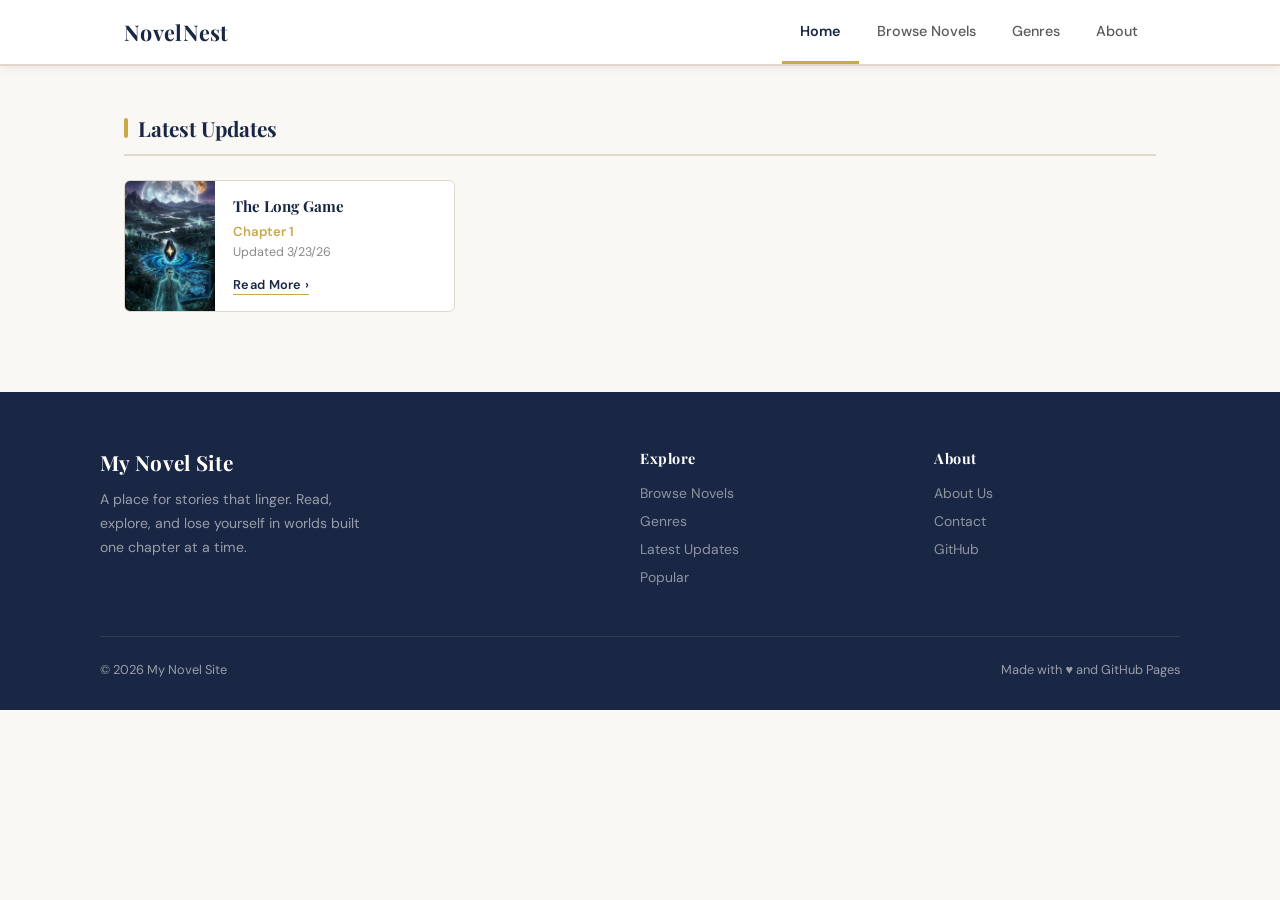
==== index.html @ 5b933053 "Update index.html" ====
<!DOCTYPE html>
<html lang="en">
<head>
    <meta charset="UTF-8">
    <meta name="viewport" content="width=device-width, initial-scale=1.0">
    <title>NovelNest</title>
    <link rel="stylesheet" href="style.css">
</head>
<body>

    <nav class="navbar">
        <div class="nav-container">
            <a href="index.html" class="logo">NovelNest</a>
            <ul class="nav-links">
                <li><a href="index.html" class="active">Home</a></li>
                <li><a href="#">Browse Novels</a></li>
                <li><a href="#">Genres</a></li>
                <li><a href="#">About</a></li>
            </ul>
        </div>
    </nav>

    <main class="content-wrapper">

        <!-- <div class="search-section">
            <div class="search-container">
                <input type="text" placeholder="Search novels, genres, authors…">
                <span class="search-icon">🔍</span>
            </div>
        </div> -->

        <section class="section">
            <h2 class="section-title">Latest Updates</h2>
            <div class="updates-grid">

                <div class="novel-card">
                    <img src="novel-1/cover.jpg" alt="Novel Title 1 cover" class="cover-img"
                         onerror="this.style.display='none';this.nextElementSibling.style.display='flex';">
                    <div class="cover-placeholder" style="display:none;">Cover</div>
                    <div class="card-info">
                        <h3>The Long Game</h3>
                        <p class="chapter">Chapter 1</p>
                        <p class="time">Updated 3/23/26</p>
                        <a href="novel-1/index.html" class="read-more">Read More ›</a>
                    </div>
                </div>

                <!-- <div class="novel-card">
                    <div class="cover-placeholder">Cover</div>
                    <div class="card-info">
                        <h3>Novel Title 2</h3>
                        <p class="chapter">Chapter 8</p>
                        <p class="time">Updated 5 hours ago</p>
                        <a href="#" class="read-more">Read More ›</a>
                    </div>
                </div>

                <div class="novel-card">
                    <div class="cover-placeholder">Cover</div>
                    <div class="card-info">
                        <h3>Novel Title 3</h3>
                        <p class="chapter">Chapter 22</p>
                        <p class="time">Updated 1 day ago</p>
                        <a href="#" class="read-more">Read More ›</a>
                    </div>
                </div> -->

            </div>
        </section>

    </main>

    <footer class="site-footer">
        <div class="footer-grid">
            <div class="footer-brand">
                <div class="logo">My Novel Site</div>
                <p>A place for stories that linger. Read, explore, and lose yourself in worlds built one chapter at a time.</p>
            </div>
            <div class="footer-col">
                <h4>Explore</h4>
                <a href="#">Browse Novels</a>
                <a href="#">Genres</a>
                <a href="#">Latest Updates</a>
                <a href="#">Popular</a>
            </div>
            <div class="footer-col">
                <h4>About</h4>
                <a href="#">About Us</a>
                <a href="#">Contact</a>
                <a href="#">GitHub</a>
            </div>
        </div>
        <div class="footer-bottom">
            <span>© 2026 My Novel Site</span>
            <span>Made with ♥ and GitHub Pages</span>
        </div>
    </footer>

</body>
</html>
---- style.css ----
/* ===================================
   NOVEL SITE — SHARED STYLESHEET
   =================================== */

@import url('https://fonts.googleapis.com/css2?family=Playfair+Display:ital,wght@0,400;0,700;0,900;1,400&family=Crimson+Pro:ital,wght@0,400;0,600;1,400&family=DM+Sans:wght@400;500;600&display=swap');

:root {
    --navy:        #1a2744;
    --navy-light:  #243356;
    --gold:        #c9a84c;
    --gold-light:  #e8c96a;
    --cream:       #faf8f4;
    --cream-dark:  #f0ece4;
    --text-dark:   #2c2c2c;
    --text-mid:    #5a5a5a;
    --text-light:  #8a8a8a;
    --border:      #e0d8cc;
    --white:       #ffffff;
    --shadow-sm:   0 2px 8px rgba(26,39,68,.08);
    --shadow-md:   0 6px 24px rgba(26,39,68,.12);
    --shadow-lg:   0 16px 48px rgba(26,39,68,.16);
    --radius:      6px;
    --transition:  0.22s ease;
}

*, *::before, *::after { box-sizing: border-box; margin: 0; padding: 0; }

html { scroll-behavior: smooth; }

body {
    font-family: 'DM Sans', sans-serif;
    background-color: var(--cream);
    color: var(--text-dark);
    min-height: 100vh;
}

/* ===========================
   NAVBAR
   =========================== */
.navbar {
    background: var(--white);
    padding: 0;
    border-bottom: 2px solid var(--border);
    position: sticky;
    top: 0;
    z-index: 100;
    box-shadow: var(--shadow-sm);
}

.nav-container {
    max-width: 1080px;
    margin: 0 auto;
    display: flex;
    align-items: stretch;
    justify-content: space-between;
    padding: 0 24px;
    height: 64px;
}

.logo {
    font-family: 'Playfair Display', serif;
    font-size: 1.35rem;
    font-weight: 700;
    color: var(--navy);
    display: flex;
    align-items: center;
    text-decoration: none;
    letter-spacing: .3px;
}

.nav-links {
    list-style: none;
    display: flex;
    align-items: stretch;
    gap: 0;
}

.nav-links li { display: flex; }

.nav-links a {
    text-decoration: none;
    color: var(--text-mid);
    font-weight: 500;
    font-size: .9rem;
    display: flex;
    align-items: center;
    padding: 0 18px;
    border-bottom: 3px solid transparent;
    transition: color var(--transition), border-color var(--transition);
}

.nav-links a:hover { color: var(--navy); }

.nav-links a.active {
    color: var(--navy);
    border-bottom-color: var(--gold);
    font-weight: 600;
}

/* Back link (reader pages) */
.back-link {
    text-decoration: none;
    color: var(--text-mid);
    font-size: .875rem;
    font-weight: 500;
    display: flex;
    align-items: center;
    gap: 6px;
    transition: color var(--transition);
}
.back-link:hover { color: var(--navy); }

.reader-logo {
    font-family: 'Playfair Display', serif;
    font-size: 1.1rem;
    font-weight: 700;
    color: var(--navy);
    display: flex;
    align-items: center;
}

/* ===========================
   LAYOUT
   =========================== */
.content-wrapper {
    max-width: 1080px;
    margin: 48px auto;
    padding: 0 24px;
}

/* ===========================
   SEARCH
   =========================== */
.search-section { margin-bottom: 52px; }

.search-container {
    position: relative;
    max-width: 560px;
    margin: 0 auto;
}

.search-container input {
    width: 100%;
    padding: 13px 48px 13px 20px;
    border: 1.5px solid var(--border);
    border-radius: 40px;
    font-family: 'DM Sans', sans-serif;
    font-size: .95rem;
    background: var(--white);
    color: var(--text-dark);
    transition: border-color var(--transition), box-shadow var(--transition);
    outline: none;
}

.search-container input::placeholder { color: var(--text-light); }

.search-container input:focus {
    border-color: var(--navy);
    box-shadow: 0 0 0 3px rgba(26,39,68,.08);
}

.search-icon {
    position: absolute;
    right: 18px;
    top: 50%;
    transform: translateY(-50%);
    color: var(--text-light);
    pointer-events: none;
    font-size: 1rem;
}

/* ===========================
   SECTION TITLES
   =========================== */
.section { margin-bottom: 64px; }

.section-title {
    font-family: 'Playfair Display', serif;
    font-size: 1.3rem;
    font-weight: 700;
    color: var(--navy);
    margin-bottom: 24px;
    padding-bottom: 12px;
    border-bottom: 2px solid var(--border);
    display: flex;
    align-items: center;
    gap: 10px;
}

.section-title::before {
    content: '';
    display: inline-block;
    width: 4px;
    height: 1.3rem;
    background: var(--gold);
    border-radius: 2px;
}

/* ===========================
   NOVEL CARDS (home grid)
   =========================== */
.updates-grid {
    display: grid;
    grid-template-columns: repeat(auto-fill, minmax(300px, 1fr));
    gap: 20px;
}

.novel-card {
    background: var(--white);
    border: 1.5px solid var(--border);
    display: flex;
    gap: 0;
    border-radius: var(--radius);
    overflow: hidden;
    transition: transform var(--transition), box-shadow var(--transition), border-color var(--transition);
    text-decoration: none;
    color: inherit;
}

.novel-card:hover {
    transform: translateY(-3px);
    box-shadow: var(--shadow-md);
    border-color: var(--navy);
}

/* Cover area */
.cover-placeholder,
.cover-img {
    width: 90px;
    min-width: 90px;
    height: 130px;
    background: var(--navy);
    display: flex;
    align-items: center;
    justify-content: center;
    text-align: center;
    font-size: .75rem;
    color: rgba(255,255,255,.6);
    object-fit: cover;
    flex-shrink: 0;
}

.card-info {
    padding: 16px 18px;
    display: flex;
    flex-direction: column;
}

.card-info h3 {
    font-family: 'Playfair Display', serif;
    font-size: .95rem;
    font-weight: 700;
    color: var(--navy);
    margin-bottom: 6px;
    line-height: 1.3;
}

.chapter {
    font-size: .82rem;
    font-weight: 600;
    color: var(--gold);
    margin-bottom: 4px;
}

.time {
    font-size: .78rem;
    color: var(--text-light);
    margin-bottom: 12px;
    flex-grow: 1;
}

.read-more {
    font-size: .8rem;
    font-weight: 600;
    text-decoration: none;
    color: var(--navy);
    letter-spacing: .3px;
    transition: color var(--transition);
    align-self: flex-start;
    border-bottom: 1.5px solid var(--gold);
    padding-bottom: 1px;
}

.read-more:hover { color: var(--gold); }

/* ===========================
   NOVEL PAGE (novel-1/index)
   =========================== */
.novel-header {
    display: flex;
    gap: 36px;
    margin-bottom: 48px;
    align-items: flex-start;
}

.novel-cover {
    width: 200px;
    min-width: 200px;
    height: 300px;
    object-fit: cover;
    border-radius: var(--radius);
    box-shadow: var(--shadow-md);
    background: var(--navy);
}

.novel-meta h1 {
    font-family: 'Playfair Display', serif;
    font-size: 2rem;
    font-weight: 900;
    color: var(--navy);
    margin-bottom: 12px;
    line-height: 1.2;
}

.novel-meta .status-badge {
    display: inline-block;
    background: var(--gold);
    color: var(--navy);
    font-size: .72rem;
    font-weight: 700;
    text-transform: uppercase;
    letter-spacing: 1px;
    padding: 3px 10px;
    border-radius: 20px;
    margin-bottom: 16px;
}

.novel-meta .synopsis {
    font-family: 'Crimson Pro', serif;
    font-size: 1.1rem;
    line-height: 1.7;
    color: var(--text-mid);
    max-width: 520px;
}

/* Chapter list */
.novel-list {
    list-style: none;
    padding: 0;
}

.novel-list li {
    border-bottom: 1px solid var(--border);
    transition: background var(--transition);
    border-radius: 4px;
}

.novel-list li:hover { background: var(--cream-dark); }

.novel-list a {
    display: flex;
    align-items: center;
    justify-content: space-between;
    padding: 14px 10px;
    text-decoration: none;
    color: var(--navy);
    font-weight: 600;
    font-size: .92rem;
    transition: color var(--transition);
}

.novel-list a::after {
    content: '›';
    color: var(--gold);
    font-size: 1.2rem;
    line-height: 1;
}

.novel-list a:hover { color: var(--gold); }

/* ===========================
   CHAPTER READER
   =========================== */
.reader-body { background: #fdfaf5; }

.reader-nav {
    background: var(--white);
    border-bottom: 1.5px solid var(--border);
    position: sticky;
    top: 0;
    z-index: 100;
    box-shadow: var(--shadow-sm);
}

.reader-nav .nav-container { height: 58px; }

.reading-container {
    max-width: 680px;
    margin: 0 auto;
    padding: 60px 24px 120px;
}

.chapter-header {
    text-align: center;
    margin-bottom: 56px;
}

.novel-subtitle {
    font-family: 'DM Sans', sans-serif;
    color: var(--gold);
    text-transform: uppercase;
    letter-spacing: 2px;
    font-size: .72rem;
    font-weight: 600;
    margin-bottom: 14px;
}

.chapter-header h1 {
    font-family: 'Playfair Display', serif;
    font-size: 2.1rem;
    font-weight: 900;
    color: var(--navy);
    line-height: 1.25;
    margin-bottom: 14px;
}

.chapter-meta {
    font-size: .82rem;
    color: var(--text-light);
}

/* Reading typography */
.chapter-text {
    font-family: 'Crimson Pro', serif;
    font-size: 1.2rem;
    line-height: 1.85;
    color: #2c2a25;
}

.chapter-text p { margin-bottom: 1.6rem; }

.scene-divider {
    text-align: center;
    font-size: 1.3rem;
    margin: 44px 0 !important;
    color: var(--gold);
    letter-spacing: 8px;
}

/* Chapter nav buttons */
.chapter-footer-nav {
    display: flex;
    justify-content: center;
    gap: 16px;
    margin-top: 72px;
    padding-top: 40px;
    border-top: 1.5px solid var(--border);
}

.nav-btn {
    display: inline-flex;
    align-items: center;
    gap: 6px;
    padding: 11px 24px;
    border-radius: var(--radius);
    font-family: 'DM Sans', sans-serif;
    font-size: .88rem;
    font-weight: 600;
    text-decoration: none;
    border: 1.5px solid var(--border);
    color: var(--navy);
    background: var(--white);
    transition: all var(--transition);
    letter-spacing: .2px;
}

.nav-btn:hover {
    background: var(--cream-dark);
    border-color: var(--navy);
}

.next-btn {
    background: var(--navy);
    color: var(--white) !important;
    border-color: var(--navy);
}

.next-btn:hover {
    background: var(--navy-light);
    border-color: var(--navy-light);
    transform: translateX(3px);
}

/* ===========================
   FOOTER
   =========================== */
.site-footer {
    background: var(--navy);
    color: rgba(255,255,255,.55);
    padding: 56px 24px 32px;
    margin-top: 80px;
}

.footer-grid {
    max-width: 1080px;
    margin: 0 auto;
    display: grid;
    grid-template-columns: 2fr 1fr 1fr;
    gap: 48px;
    padding-bottom: 40px;
    border-bottom: 1px solid rgba(255,255,255,.1);
}

.footer-brand .logo {
    color: var(--white);
    font-size: 1.3rem;
    margin-bottom: 12px;
}

.footer-brand p {
    font-size: .88rem;
    line-height: 1.7;
    max-width: 280px;
}

.footer-col h4 {
    font-family: 'Playfair Display', serif;
    font-size: .9rem;
    color: var(--white);
    margin-bottom: 16px;
    letter-spacing: .5px;
}

.footer-col a {
    display: block;
    text-decoration: none;
    color: rgba(255,255,255,.5);
    margin-bottom: 10px;
    font-size: .87rem;
    transition: color var(--transition);
}

.footer-col a:hover { color: var(--gold); }

.footer-bottom {
    max-width: 1080px;
    margin: 0 auto;
    padding-top: 24px;
    font-size: .8rem;
    display: flex;
    justify-content: space-between;
    align-items: center;
}

/* ===========================
   RESPONSIVE
   =========================== */
@media (max-width: 768px) {
    .nav-links { display: none; }

    .novel-header {
        flex-direction: column;
        align-items: center;
        text-align: center;
    }
    .novel-meta .synopsis { max-width: 100%; }

    .footer-grid { grid-template-columns: 1fr; gap: 32px; }
    .footer-bottom { flex-direction: column; gap: 8px; }

    .chapter-header h1 { font-size: 1.6rem; }
    .reading-container { padding: 40px 20px 80px; }
}

@media (max-width: 480px) {
    .updates-grid { grid-template-columns: 1fr; }
    .chapter-footer-nav { flex-direction: column; align-items: stretch; }
    .nav-btn { justify-content: center; }
}

.chapter-img-right1 {
    float: right;
    width: 220px;
    margin: 0 0 20px 28px;   /* top right bottom left */
    border-radius: 6px;
    box-shadow: 0 4px 16px rgba(0,0,0,0.15);
}
.chapter-img-right2 {
    float: left;
    width: 220px;
    margin: 0 28px 20px 0;
    border-radius: 6px;
    box-shadow: 0 4px 16px rgba(0,0,0,0.15);
}
.chapter-img-right3 {
    float: right;
    width: 250px;
    margin: 0 0 20px 28px;   /* top right bottom left */
    border-radius: 6px;
    box-shadow: 0 4px 16px rgba(0,0,0,0.15);
}
.chapter-img-right4 {
    float: right;
    width: 250px;
    margin: 0 0 20px 28px;   /* top right bottom left */
    border-radius: 6px;
    box-shadow: 0 4px 16px rgba(0,0,0,0.15);
}
.chapter-img-right5 {
    float: right;
    width: 250px;
    margin: 0 0 20px 28px;   /* top right bottom left */
    border-radius: 6px;
    box-shadow: 0 4px 16px rgba(0,0,0,0.15);
}
.chapter-img-right6 {
    float: right;
    width: 260px;
    margin: 0 0 20px 28px;   /* top right bottom left */
    border-radius: 6px;
    box-shadow: 0 4px 16px rgba(0,0,0,0.15);
}
.chapter-img-right7 {
    float: right;
    width: 250px;
    margin: 0 0 20px 28px;   /* top right bottom left */
    border-radius: 6px;
    box-shadow: 0 4px 16px rgba(0,0,0,0.15);
}
.chapter-img-right8 {
    float: right;
    width: 250px;
    margin: 0 0 20px 28px;   /* top right bottom left */
    border-radius: 6px;
    box-shadow: 0 4px 16px rgba(0,0,0,0.15);
}
.chapter-img-right9 {
    float: right;
    width: 250px;
    margin: 0 0 20px 28px;   /* top right bottom left */
    border-radius: 6px;
    box-shadow: 0 4px 16px rgba(0,0,0,0.15);
}
.chapter-img-right10 {
    float: right;
    width: 250px;
    margin: 0 0 20px 28px;   /* top right bottom left */
    border-radius: 6px;
    box-shadow: 0 4px 16px rgba(0,0,0,0.15);
}
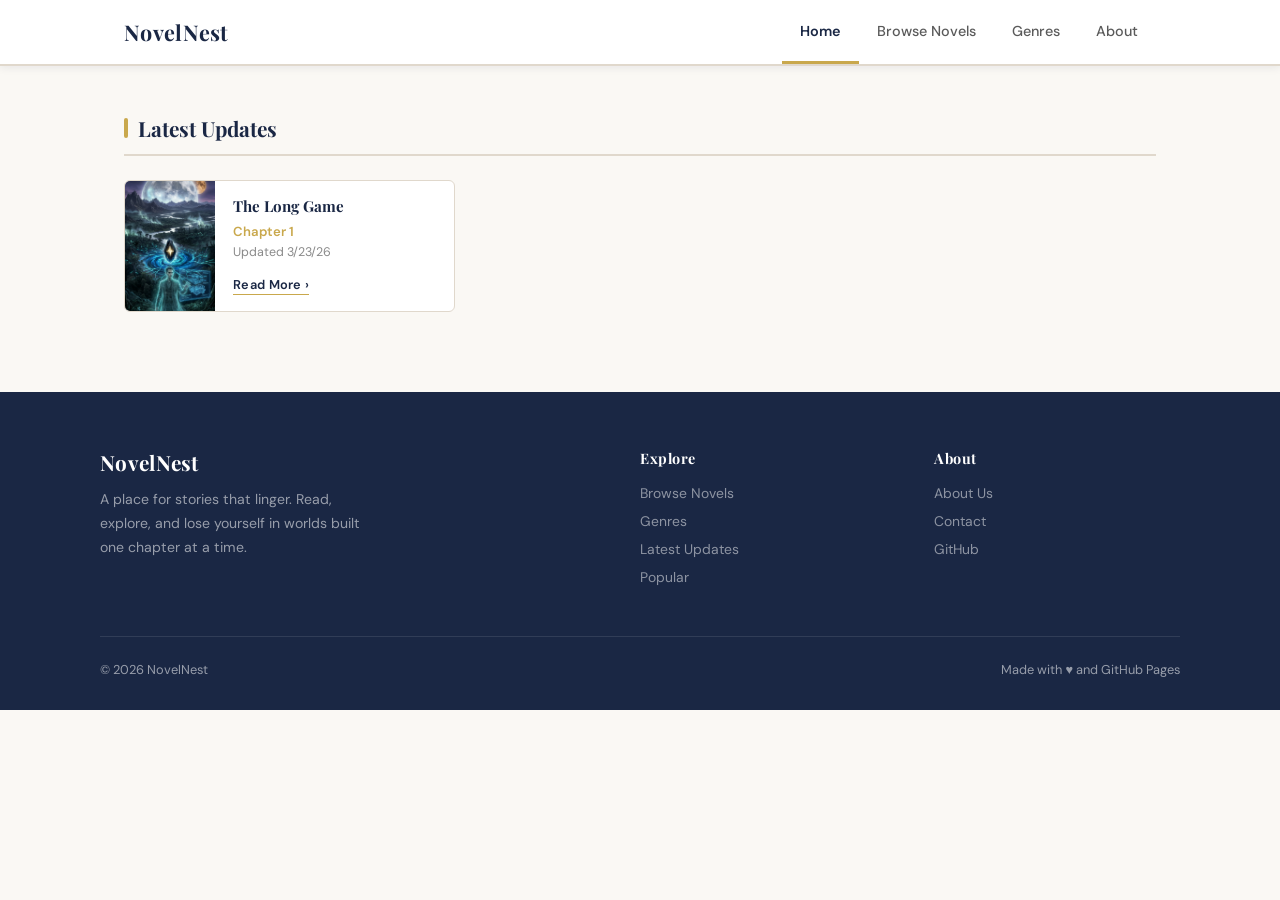
==== commit e07d7797: "Update index.html" ====
--- a/index.html
+++ b/index.html
@@ -73,7 +73,7 @@
     <footer class="site-footer">
         <div class="footer-grid">
             <div class="footer-brand">
-                <div class="logo">My Novel Site</div>
+                <div class="logo">NovelNest</div>
                 <p>A place for stories that linger. Read, explore, and lose yourself in worlds built one chapter at a time.</p>
             </div>
             <div class="footer-col">
@@ -91,7 +91,7 @@
             </div>
         </div>
         <div class="footer-bottom">
-            <span>© 2026 My Novel Site</span>
+            <span>© 2026 NovelNest</span>
             <span>Made with ♥ and GitHub Pages</span>
         </div>
     </footer>
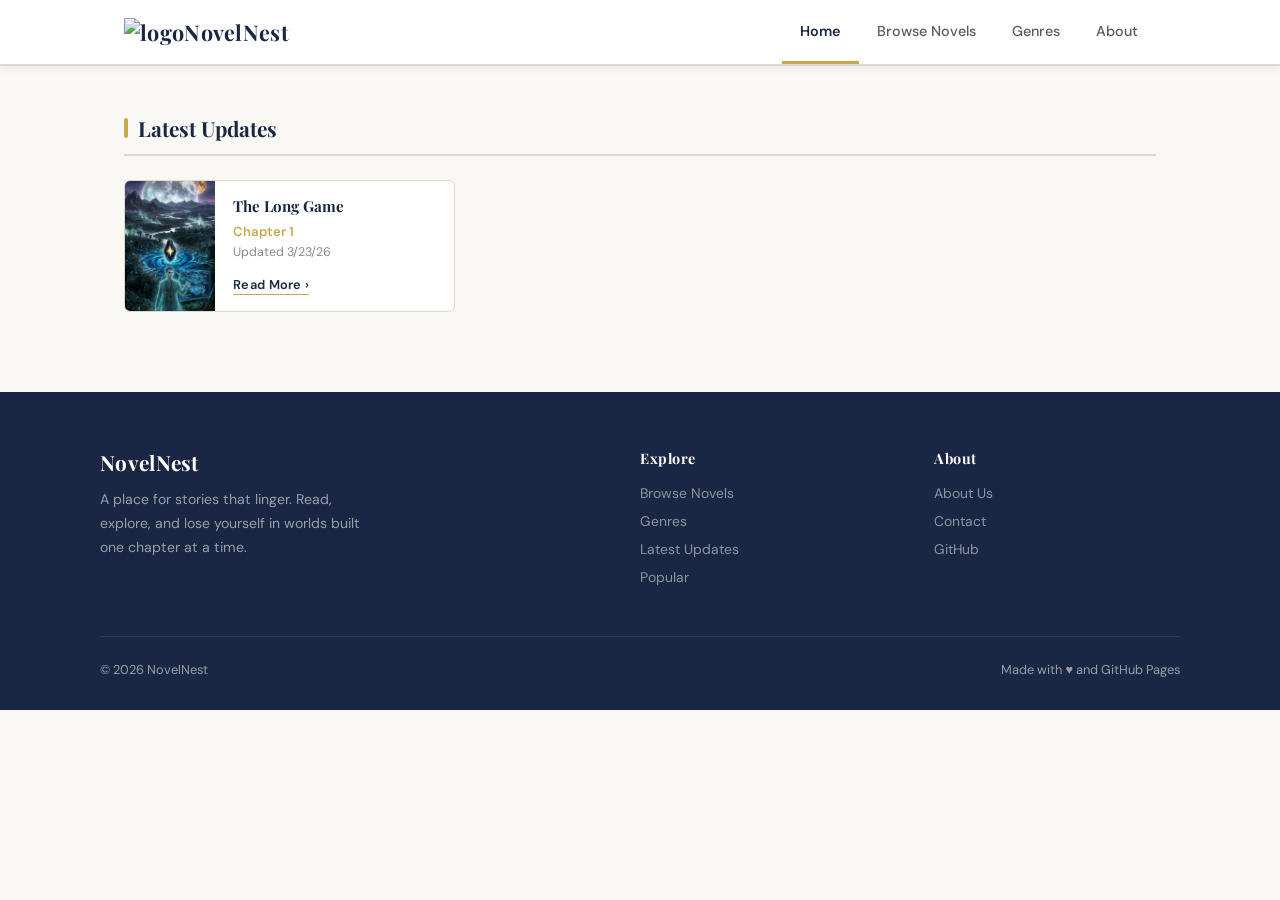
==== commit 10ff391c: "Update index.html" ====
--- a/index.html
+++ b/index.html
@@ -10,7 +10,10 @@
 
     <nav class="navbar">
         <div class="nav-container">
-            <a href="index.html" class="logo">NovelNest</a>
+            <a href="index.html" class="logo">
+               <img src="logo.png" alt="logo">
+               NovelNest
+            </a>
             <ul class="nav-links">
                 <li><a href="index.html" class="active">Home</a></li>
                 <li><a href="#">Browse Novels</a></li>
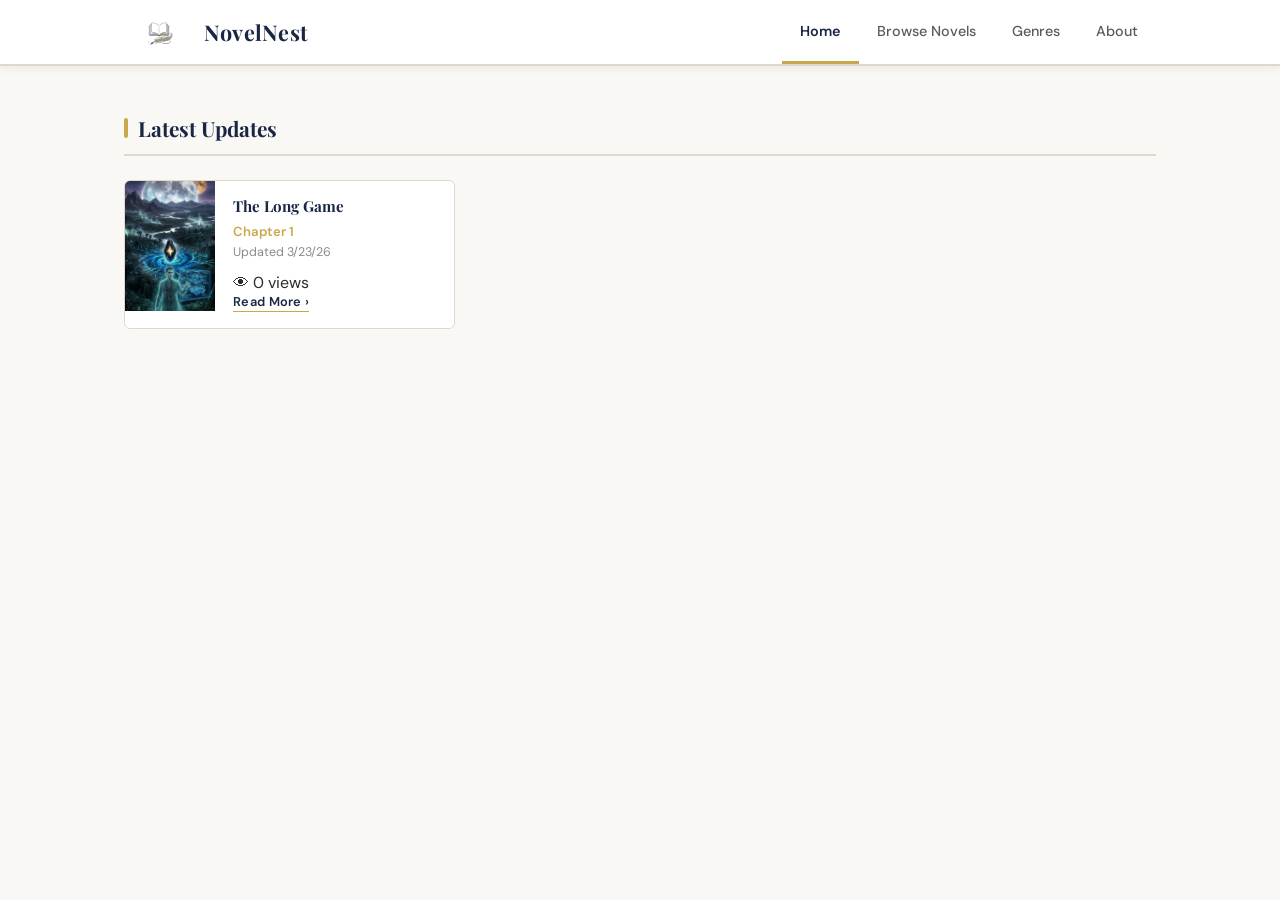
==== commit 74f08bb3: "Update index.html" ====
--- a/index.html
+++ b/index.html
@@ -44,6 +44,7 @@
                         <h3>The Long Game</h3>
                         <p class="chapter">Chapter 1</p>
                         <p class="time">Updated 3/23/26</p>
+						<p class="views">👁 <span id="views-novel-1">0</span> views</p>
                         <a href="novel-1/index.html" class="read-more">Read More ›</a>
                     </div>
                 </div>
@@ -73,10 +74,10 @@
 
     </main>
 
-    <footer class="site-footer">
+    <!--<footer class="site-footer">
         <div class="footer-grid">
             <div class="footer-brand">
-                <div class="logo">NovelNest</div>
+                <div class="logo">My Novel Site</div>
                 <p>A place for stories that linger. Read, explore, and lose yourself in worlds built one chapter at a time.</p>
             </div>
             <div class="footer-col">
@@ -94,10 +95,31 @@
             </div>
         </div>
         <div class="footer-bottom">
-            <span>© 2026 NovelNest</span>
+            <span>© 2026 My Novel Site</span>
             <span>Made with ♥ and GitHub Pages</span>
         </div>
-    </footer>
+    </footer> -->
+<script>
+  function trackView(novelId) {
+    const key = `views-${novelId}`;
+    const count = parseInt(localStorage.getItem(key) || '0') + 1;
+    localStorage.setItem(key, count);
+    return count;
+  }
 
+  function displayViews(novelId) {
+    const key = `views-${novelId}`;
+    const count = parseInt(localStorage.getItem(key) || '0');
+    const el = document.getElementById(`views-${novelId}`);
+    if (el) el.textContent = count;
+  }
+
+  // Display current count on page load
+  displayViews('novel-1');
+
+  // Increment when "Read More" is clicked
+  document.querySelector('a[href="novel-1/index.html"]')
+    .addEventListener('click', () => trackView('novel-1'));
+</script>
 </body>
 </html>
--- a/style.css
+++ b/style.css
@@ -568,6 +568,17 @@
     .nav-btn { justify-content: center; }
 }
 
+.logo {
+    display: flex;
+    align-items: center;
+    gap: 10px;           /* space between image and text */
+}
+
+.logo img {
+    height: 38px;
+    width: auto;
+}
+
 .chapter-img-right1 {
     float: right;
     width: 220px;
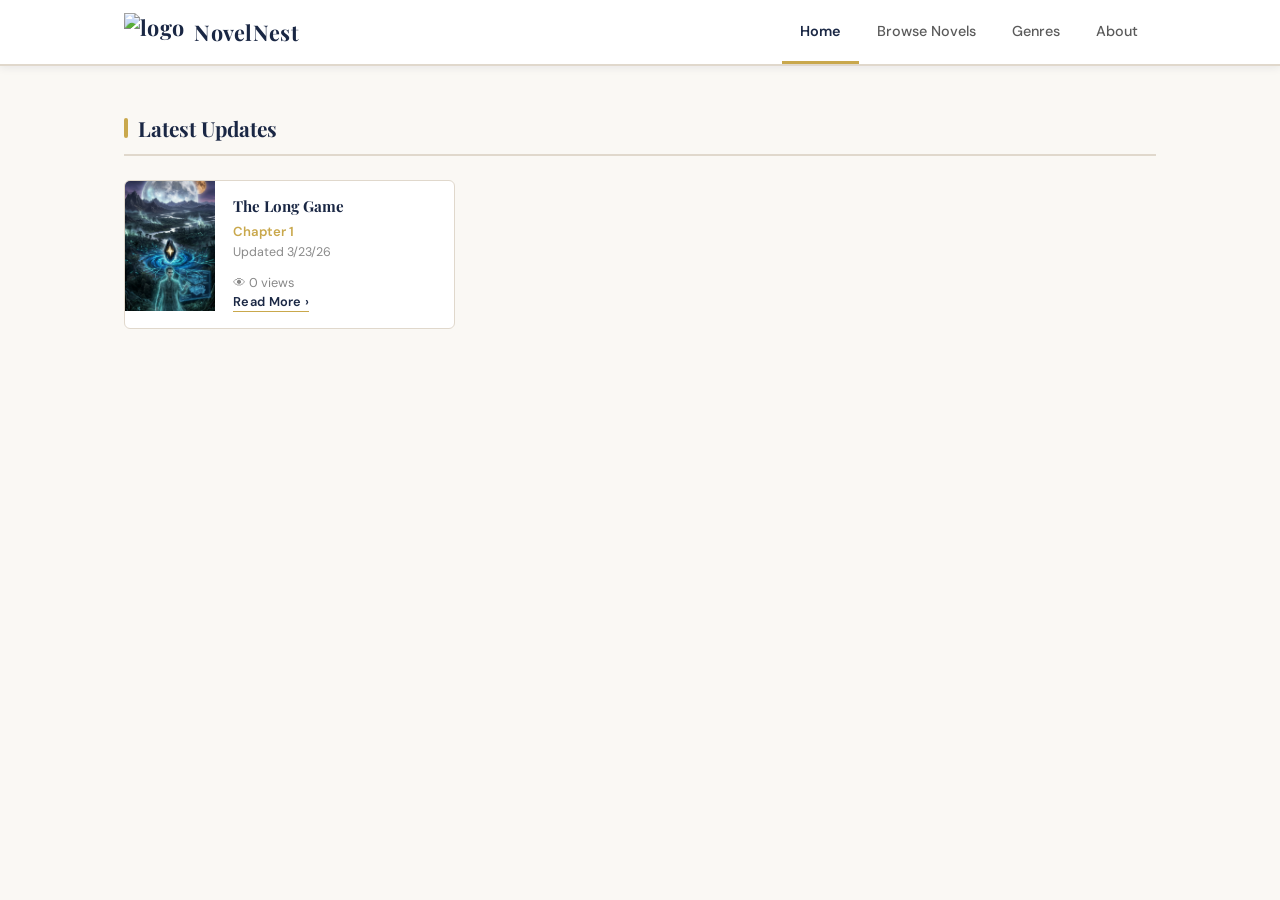
==== commit 54813a5d: "Update index.html" ====
--- a/index.html
+++ b/index.html
@@ -11,7 +11,7 @@
     <nav class="navbar">
         <div class="nav-container">
             <a href="index.html" class="logo">
-               <img src="logo.png" alt="logo">
+               <img src="logo.jpg" alt="logo">
                NovelNest
             </a>
             <ul class="nav-links">
--- a/style.css
+++ b/style.css
@@ -567,7 +567,6 @@
     .chapter-footer-nav { flex-direction: column; align-items: stretch; }
     .nav-btn { justify-content: center; }
 }
-
 .logo {
     display: flex;
     align-items: center;
@@ -649,3 +648,8 @@
     border-radius: 6px;
     box-shadow: 0 4px 16px rgba(0,0,0,0.15);
 }
+.views {
+  font-size: 0.8rem;
+  color: #888;
+  margin: 2px 0;
+}
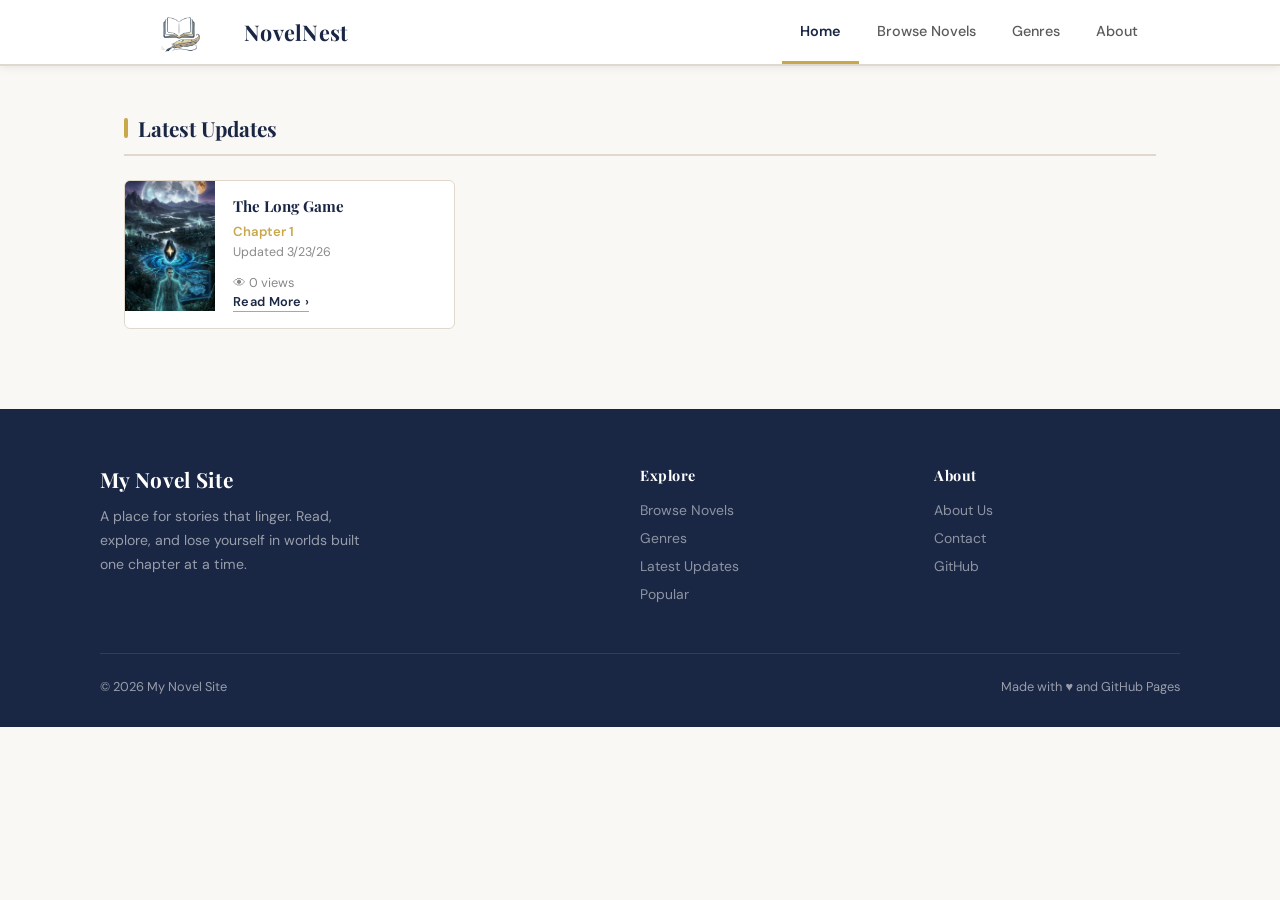
==== commit 33624988: "Update index.html" ====
--- a/index.html
+++ b/index.html
@@ -74,7 +74,7 @@
 
     </main>
 
-    <!--<footer class="site-footer">
+    <footer class="site-footer">
         <div class="footer-grid">
             <div class="footer-brand">
                 <div class="logo">My Novel Site</div>
@@ -98,7 +98,7 @@
             <span>© 2026 My Novel Site</span>
             <span>Made with ♥ and GitHub Pages</span>
         </div>
-    </footer> -->
+    </footer>
 <script>
   function trackView(novelId) {
     const key = `views-${novelId}`;
--- a/style.css
+++ b/style.css
@@ -574,7 +574,7 @@
 }
 
 .logo img {
-    height: 38px;
+    height: 60px;
     width: auto;
 }
 
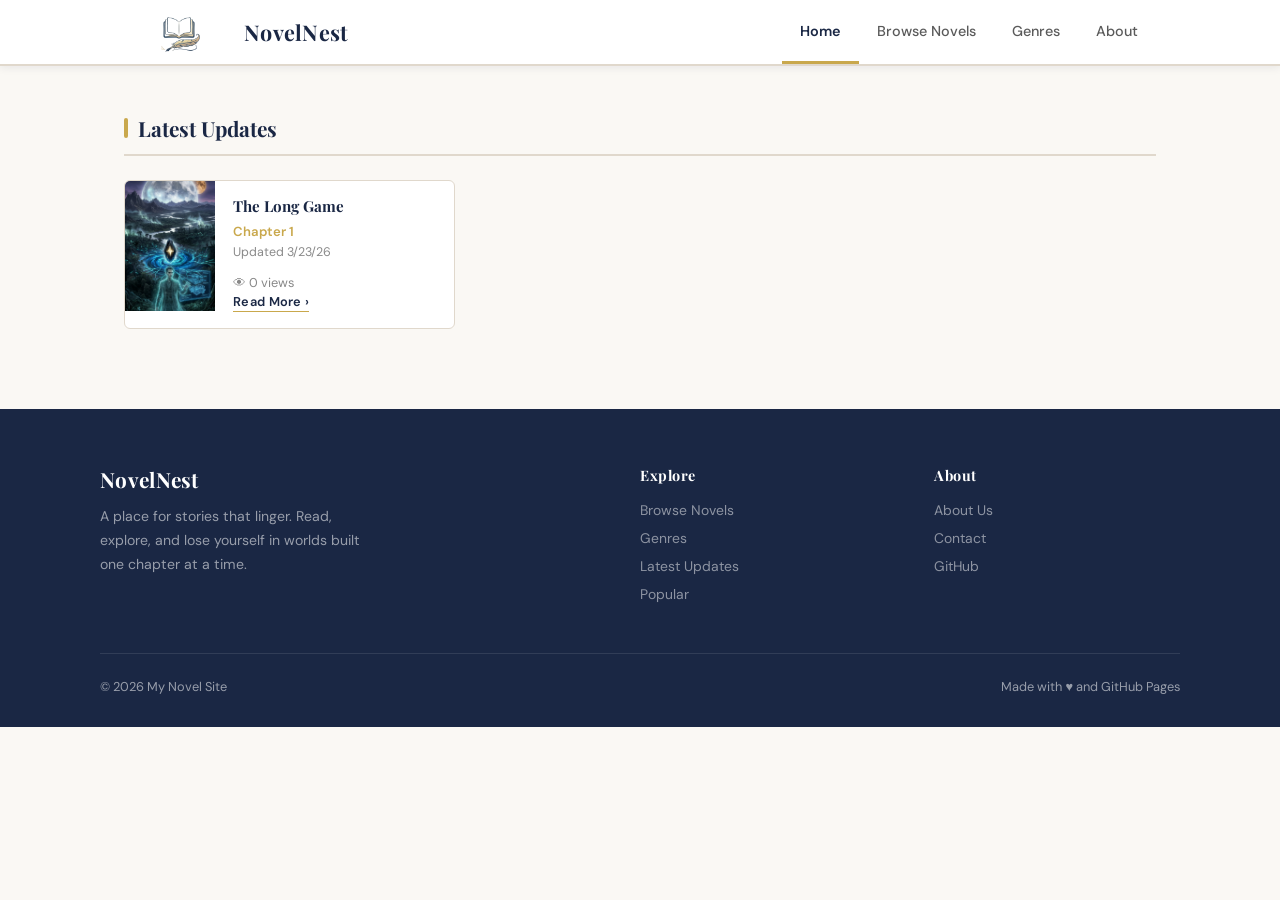
==== commit 9811f987: "Update index.html" ====
--- a/index.html
+++ b/index.html
@@ -77,7 +77,7 @@
     <footer class="site-footer">
         <div class="footer-grid">
             <div class="footer-brand">
-                <div class="logo">My Novel Site</div>
+                <div class="logo">NovelNest</div>
                 <p>A place for stories that linger. Read, explore, and lose yourself in worlds built one chapter at a time.</p>
             </div>
             <div class="footer-col">
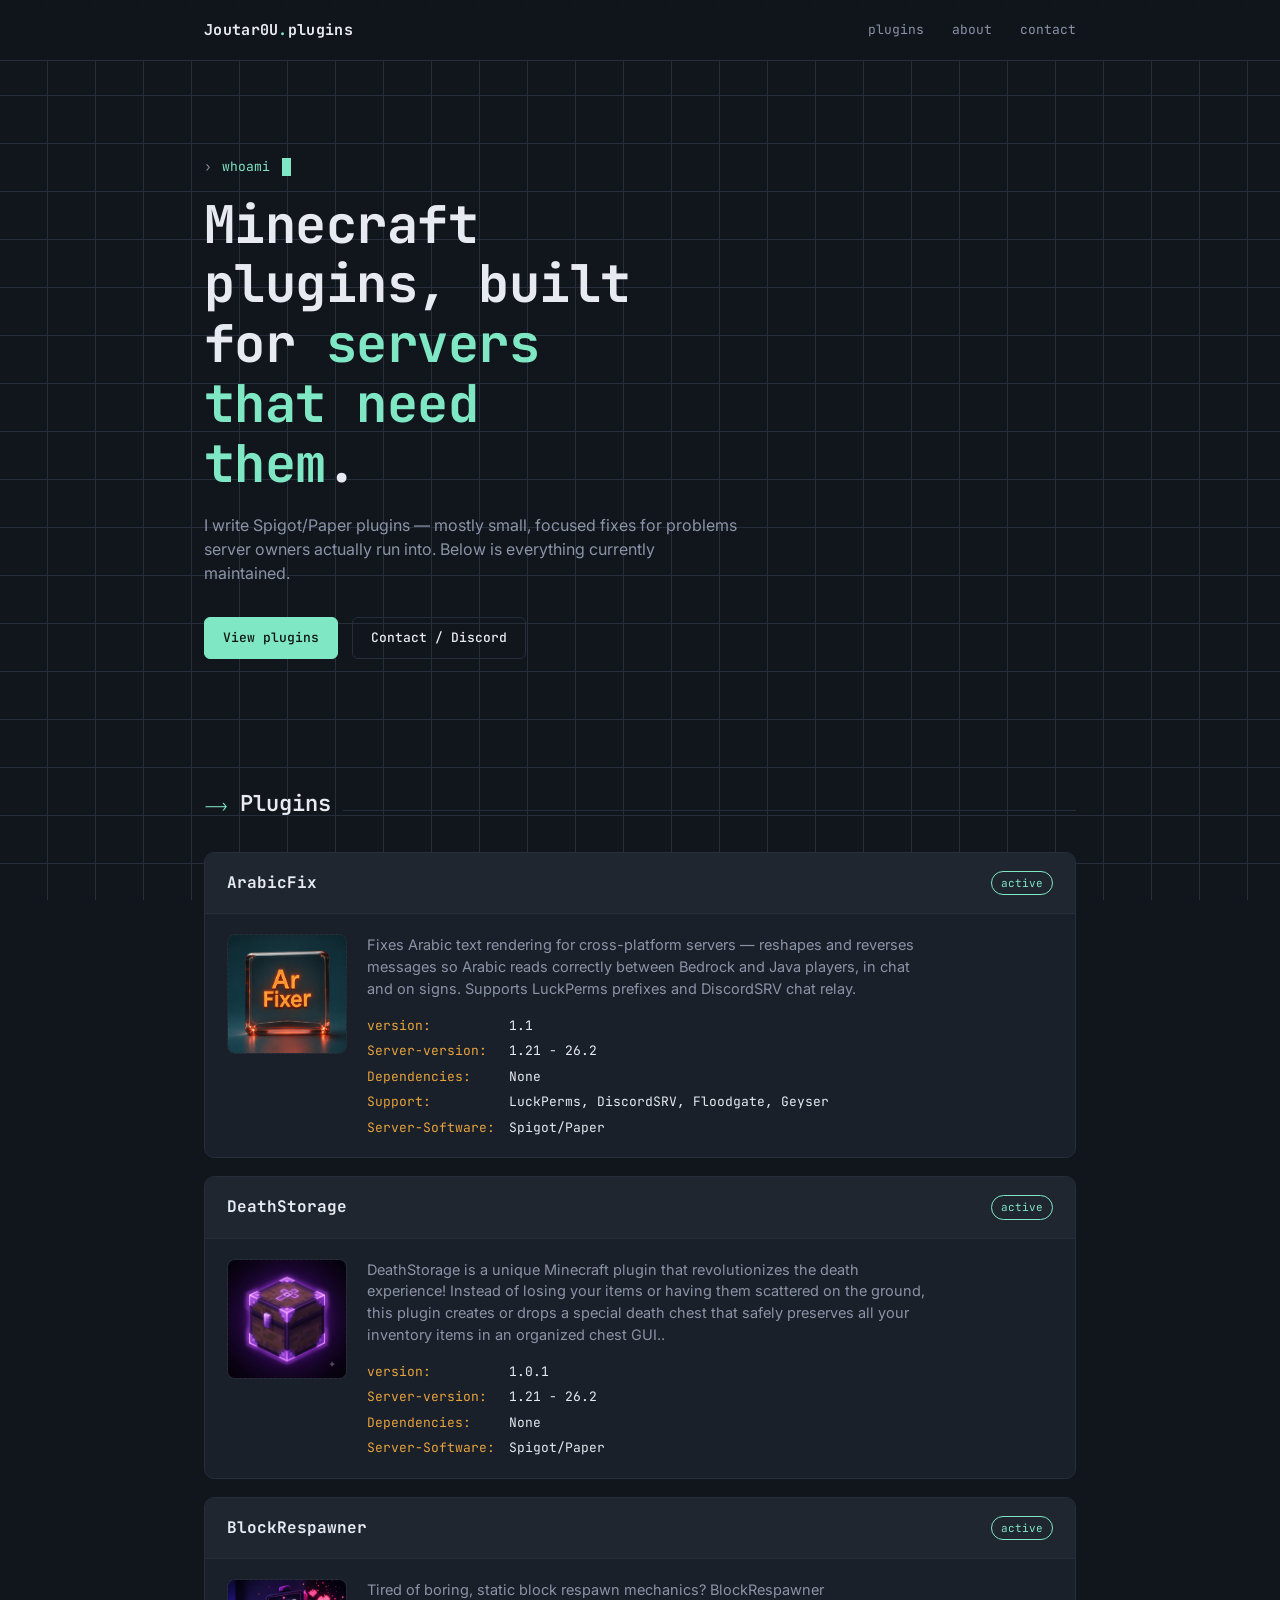
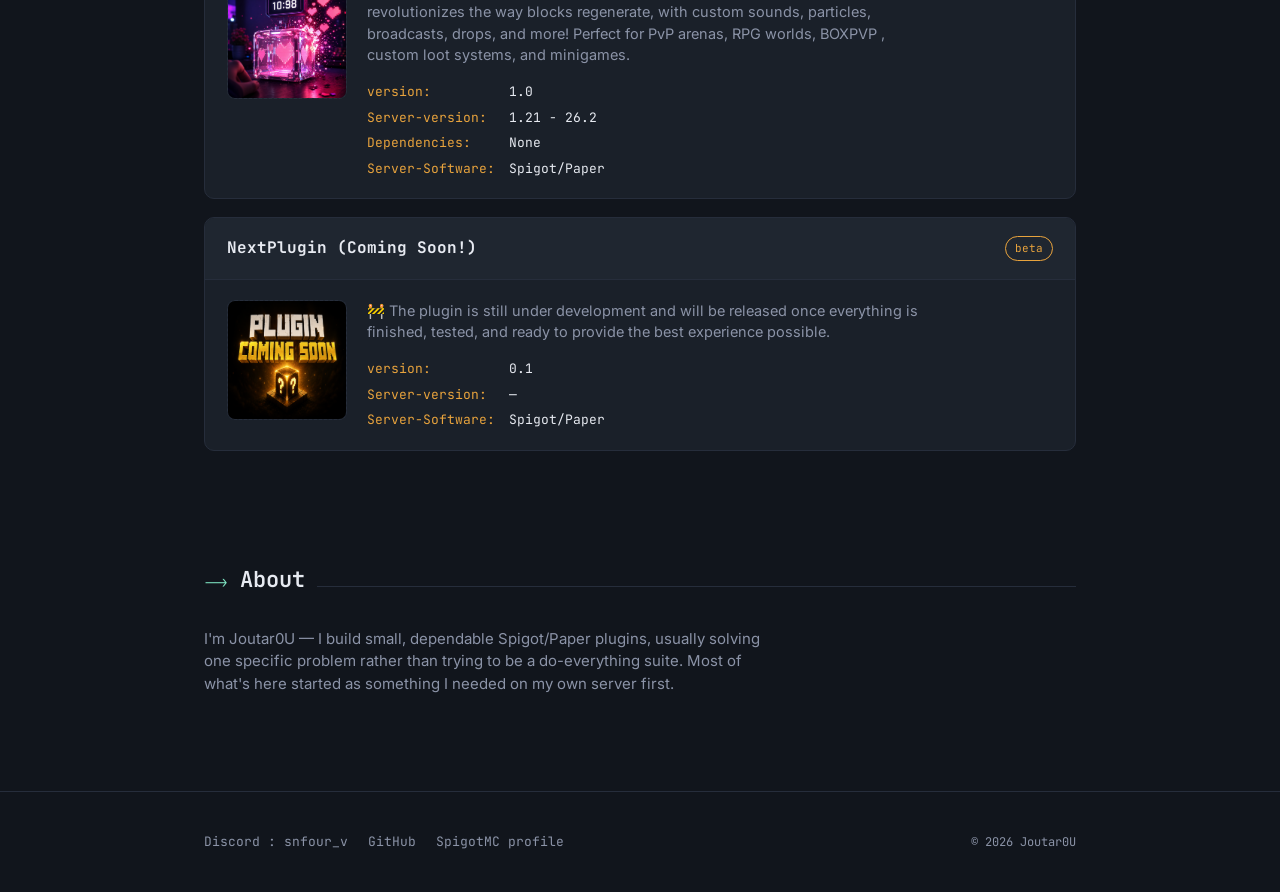
==== commit e24dc369: "Add files via upload" ====
--- a/index.html
+++ b/index.html
@@ -1,125 +1,377 @@
-<!DOCTYPE html>
-<html lang="en">
-<head>
-    <meta charset="UTF-8">
-    <meta name="viewport" content="width=device-width, initial-scale=1.0">
-    <title>NovelNest</title>
-    <link rel="stylesheet" href="style.css">
-</head>
-<body>
-
-    <nav class="navbar">
-        <div class="nav-container">
-            <a href="index.html" class="logo">
-               <img src="logo.jpg" alt="logo">
-               NovelNest
-            </a>
-            <ul class="nav-links">
-                <li><a href="index.html" class="active">Home</a></li>
-                <li><a href="#">Browse Novels</a></li>
-                <li><a href="#">Genres</a></li>
-                <li><a href="#">About</a></li>
-            </ul>
-        </div>
-    </nav>
-
-    <main class="content-wrapper">
-
-        <!-- <div class="search-section">
-            <div class="search-container">
-                <input type="text" placeholder="Search novels, genres, authors…">
-                <span class="search-icon">🔍</span>
-            </div>
-        </div> -->
-
-        <section class="section">
-            <h2 class="section-title">Latest Updates</h2>
-            <div class="updates-grid">
-
-                <div class="novel-card">
-                    <img src="novel-1/cover.jpg" alt="Novel Title 1 cover" class="cover-img"
-                         onerror="this.style.display='none';this.nextElementSibling.style.display='flex';">
-                    <div class="cover-placeholder" style="display:none;">Cover</div>
-                    <div class="card-info">
-                        <h3>The Long Game</h3>
-                        <p class="chapter">Chapter 1</p>
-                        <p class="time">Updated 3/23/26</p>
-						<p class="views">👁 <span id="views-novel-1">0</span> views</p>
-                        <a href="novel-1/index.html" class="read-more">Read More ›</a>
-                    </div>
-                </div>
-
-                <!-- <div class="novel-card">
-                    <div class="cover-placeholder">Cover</div>
-                    <div class="card-info">
-                        <h3>Novel Title 2</h3>
-                        <p class="chapter">Chapter 8</p>
-                        <p class="time">Updated 5 hours ago</p>
-                        <a href="#" class="read-more">Read More ›</a>
-                    </div>
-                </div>
-
-                <div class="novel-card">
-                    <div class="cover-placeholder">Cover</div>
-                    <div class="card-info">
-                        <h3>Novel Title 3</h3>
-                        <p class="chapter">Chapter 22</p>
-                        <p class="time">Updated 1 day ago</p>
-                        <a href="#" class="read-more">Read More ›</a>
-                    </div>
-                </div> -->
-
-            </div>
-        </section>
-
-    </main>
-
-    <footer class="site-footer">
-        <div class="footer-grid">
-            <div class="footer-brand">
-                <div class="logo">NovelNest</div>
-                <p>A place for stories that linger. Read, explore, and lose yourself in worlds built one chapter at a time.</p>
-            </div>
-            <div class="footer-col">
-                <h4>Explore</h4>
-                <a href="#">Browse Novels</a>
-                <a href="#">Genres</a>
-                <a href="#">Latest Updates</a>
-                <a href="#">Popular</a>
-            </div>
-            <div class="footer-col">
-                <h4>About</h4>
-                <a href="#">About Us</a>
-                <a href="#">Contact</a>
-                <a href="#">GitHub</a>
-            </div>
-        </div>
-        <div class="footer-bottom">
-            <span>© 2026 My Novel Site</span>
-            <span>Made with ♥ and GitHub Pages</span>
-        </div>
-    </footer>
-<script>
-  function trackView(novelId) {
-    const key = `views-${novelId}`;
-    const count = parseInt(localStorage.getItem(key) || '0') + 1;
-    localStorage.setItem(key, count);
-    return count;
-  }
-
-  function displayViews(novelId) {
-    const key = `views-${novelId}`;
-    const count = parseInt(localStorage.getItem(key) || '0');
-    const el = document.getElementById(`views-${novelId}`);
-    if (el) el.textContent = count;
-  }
-
-  // Display current count on page load
-  displayViews('novel-1');
-
-  // Increment when "Read More" is clicked
-  document.querySelector('a[href="novel-1/index.html"]')
-    .addEventListener('click', () => trackView('novel-1'));
-</script>
-</body>
-</html>
+<!DOCTYPE html>
+<html lang="en">
+<head>
+<meta charset="UTF-8">
+<meta name="viewport" content="width=device-width, initial-scale=1.0">
+<title>Joutar0U — Plugin Portfolio</title>
+<style>
+  @import url('https://fonts.googleapis.com/css2?family=JetBrains+Mono:wght@400;500;600;700&family=Inter:wght@400;500;600&display=swap');
+
+  :root{
+    --bg:#11151C;
+    --surface:#1A2029;
+    --surface-2:#1F2630;
+    --rule:#262D3B;
+    --text:#E7EAF1;
+    --text-dim:#8B93A7;
+    --accent:#7FE7C4;
+    --accent-2:#E8A33D;
+    --mono:'JetBrains Mono', ui-monospace, SFMono-Regular, Menlo, Consolas, monospace;
+    --sans:'Inter', system-ui, -apple-system, sans-serif;
+  }
+
+  *{box-sizing:border-box; margin:0; padding:0;}
+
+  html{scroll-behavior:smooth;}
+
+  body{
+    background:var(--bg);
+    color:var(--text);
+    font-family:var(--sans);
+    line-height:1.5;
+    background-image:
+      linear-gradient(var(--rule) 1px, transparent 1px),
+      linear-gradient(90deg, var(--rule) 1px, transparent 1px);
+    background-size:48px 48px;
+    background-position:-1px -1px;
+    background-attachment:fixed;
+  }
+
+  a{color:inherit; text-decoration:none;}
+
+  .wrap{max-width:920px; margin:0 auto; padding:0 24px;}
+
+  /* ---------- NAV ---------- */
+  nav{
+    position:sticky; top:0; z-index:10;
+    background:rgba(17,21,28,0.85);
+    backdrop-filter:blur(8px);
+    border-bottom:1px solid var(--rule);
+  }
+  nav .wrap{display:flex; align-items:center; justify-content:space-between; height:60px;}
+  .brand{font-family:var(--mono); font-weight:700; font-size:15px; letter-spacing:0.02em;}
+  .brand .dot{color:var(--accent);}
+  .navlinks{display:flex; gap:28px; font-family:var(--mono); font-size:13px; color:var(--text-dim);}
+  .navlinks a:hover{color:var(--accent);}
+
+  /* ---------- HERO ---------- */
+  header.hero{padding:96px 0 72px;}
+  .eyebrow{
+    font-family:var(--mono); font-size:13px; color:var(--accent);
+    display:flex; align-items:center; gap:10px; margin-bottom:18px;
+  }
+  .eyebrow::before{content:'›'; color:var(--text-dim);}
+  .cursor{display:inline-block; width:9px; height:18px; background:var(--accent); margin-left:2px; animation:blink 1s steps(1) infinite;}
+  @media (prefers-reduced-motion: reduce){ .cursor{animation:none; opacity:0.6;} }
+  @keyframes blink{50%{opacity:0;}}
+
+  h1{
+    font-family:var(--mono);
+    font-size:clamp(32px, 5vw, 52px);
+    font-weight:700;
+    letter-spacing:-0.01em;
+    line-height:1.15;
+    max-width:14ch;
+  }
+  h1 .hl{color:var(--accent);}
+
+  .lede{
+    margin-top:20px; max-width:54ch;
+    color:var(--text-dim); font-size:16px;
+  }
+
+  .hero-links{margin-top:32px; display:flex; gap:14px; flex-wrap:wrap;}
+  .btn{
+    font-family:var(--mono); font-size:13px; font-weight:500;
+    padding:10px 18px; border-radius:6px; border:1px solid var(--rule);
+    transition:border-color .15s ease, color .15s ease, transform .15s ease;
+  }
+  .btn:hover{border-color:var(--accent); color:var(--accent); transform:translateY(-1px);}
+  .btn.solid{background:var(--accent); color:#0E1410; border-color:var(--accent);}
+  .btn.solid:hover{color:#0E1410; opacity:0.9; transform:translateY(-1px);}
+
+  /* ---------- SECTION LABELS ---------- */
+  .section{padding:56px 0;}
+  .section-head{
+    display:flex; align-items:baseline; gap:12px; margin-bottom:32px;
+    font-family:var(--mono);
+  }
+  .section-head .tag{color:var(--accent); font-size:13px;}
+  .section-head h2{font-size:22px; font-weight:600;}
+  .section-head .rule{flex:1; height:1px; background:var(--rule);}
+
+  /* ---------- PLUGIN CARDS (yaml manifest style) ---------- */
+  .plugins{display:flex; flex-direction:column; gap:18px;}
+
+  .card{
+    background:var(--surface);
+    border:1px solid var(--rule);
+    border-radius:10px;
+    overflow:hidden;
+    transition:border-color .15s ease;
+  }
+  .card:hover{border-color:var(--accent);}
+
+  /* clickable card variant */
+  a.card{display:block; cursor:pointer;}
+  a.card:hover .card-name{color:var(--accent);}
+
+  .card-top{
+    display:flex; align-items:center; justify-content:space-between;
+    padding:18px 22px; border-bottom:1px solid var(--rule);
+    background:var(--surface-2);
+  }
+  .card-name{font-family:var(--mono); font-weight:700; font-size:16px; transition:color .15s ease;}
+  .badges{display:flex; gap:8px;}
+  .badge{
+    font-family:var(--mono); font-size:11px; padding:3px 9px;
+    border-radius:999px; border:1px solid var(--rule); color:var(--text-dim);
+  }
+  .badge.status-active{color:var(--accent); border-color:var(--accent);}
+  .badge.status-beta{color:var(--accent-2); border-color:var(--accent-2);}
+
+  /* body now splits into image + text */
+  .card-body{padding:20px 22px; display:flex; gap:20px; align-items:flex-start;}
+  .card-body p{color:var(--text-dim); font-size:14.5px; max-width:62ch;}
+
+  .card-img{
+    flex:0 0 120px;
+    width:120px; height:120px;
+    border-radius:8px;
+    border:1px dashed var(--rule);
+    background:var(--surface-2);
+    display:flex; align-items:center; justify-content:center;
+    overflow:hidden;
+  }
+  .card-img img{width:100%; height:100%; object-fit:cover; display:block;}
+  .card-img .img-placeholder{
+    font-family:var(--mono); font-size:11px; color:var(--text-dim);
+    text-align:center; padding:8px;
+  }
+
+  .card-text{flex:1; min-width:0;}
+
+  .meta{
+    margin-top:16px; font-family:var(--mono); font-size:13px;
+    color:var(--text-dim); display:grid; grid-template-columns:auto 1fr; gap:6px 14px;
+  }
+  .meta .k{color:var(--accent-2);}
+  .meta .v{color:var(--text);}
+
+  .card-links{
+    margin-top:18px; display:flex; gap:10px; flex-wrap:wrap;
+  }
+  .card-links a{
+    font-family:var(--mono); font-size:12.5px; color:var(--text-dim);
+    border:1px solid var(--rule); padding:6px 12px; border-radius:6px;
+    transition:border-color .15s ease, color .15s ease;
+  }
+  .card-links a:hover{border-color:var(--accent); color:var(--accent);}
+
+  /* ---------- ABOUT ---------- */
+  .about p{color:var(--text-dim); max-width:64ch; font-size:15px;}
+
+  /* ---------- FOOTER ---------- */
+  footer{border-top:1px solid var(--rule); padding:40px 0; margin-top:40px;}
+  footer .wrap{display:flex; align-items:center; justify-content:space-between; flex-wrap:wrap; gap:16px;}
+  footer .f-links{display:flex; gap:20px; font-family:var(--mono); font-size:13px; color:var(--text-dim);}
+  footer .f-links a:hover{color:var(--accent);}
+  footer .copy{font-family:var(--mono); font-size:12px; color:var(--text-dim);}
+
+  @media (max-width:640px){
+    .navlinks{display:none;}
+    .meta{grid-template-columns:1fr;}
+    .card-body{flex-direction:column;}
+    .card-img{width:100%; flex:0 0 auto; height:160px;}
+  }
+</style>
+</head>
+<body>
+
+<nav>
+  <div class="wrap">
+    <div class="brand">Joutar0U<span class="dot">.</span>plugins</div>
+    <div class="navlinks">
+      <a href="#plugins">plugins</a>
+      <a href="#about">about</a>
+      <a href="#contact">contact</a>
+    </div>
+  </div>
+</nav>
+
+<header class="hero">
+  <div class="wrap">
+    <div class="eyebrow">whoami<span class="cursor"></span></div>
+    <h1>Minecraft plugins, built for <span class="hl">servers that need them</span>.</h1>
+    <p class="lede">
+      I write Spigot/Paper plugins — mostly small, focused fixes for problems server owners
+      actually run into. Below is everything currently maintained.
+    </p>
+    <div class="hero-links">
+      <a class="btn solid" href="#plugins">View plugins</a>
+      <a class="btn" href="#contact">Contact / Discord</a>
+    </div>
+  </div>
+</header>
+
+<section class="section" id="plugins">
+  <div class="wrap">
+    <div class="section-head">
+      <span class="tag">--></span>
+      <h2>Plugins</h2>
+      <div class="rule"></div>
+    </div>
+
+    <div class="plugins">
+
+      <!-- ArabicFix — clickable, links to its own detail page -->
+      <a class="card" href="arabicfix/arabicfix.html">
+        <div class="card-top">
+          <div class="card-name">ArabicFix</div>
+          <div class="badges">
+            <span class="badge status-active">active</span>
+          </div>
+        </div>
+        <div class="card-body">
+          <div class="card-img">
+            <!-- replace the placeholder div below with an <img src="..." alt="ArabicFix"> when you have an image -->
+            <img src="arabicfix/arabicfix.jpg" alt="ArabicFix screenshot">
+          </div>
+          <div class="card-text">
+            <p>
+              Fixes Arabic text rendering for cross-platform servers — reshapes and reverses
+              messages so Arabic reads correctly between Bedrock and Java players, in chat
+              and on signs. Supports LuckPerms prefixes and DiscordSRV chat relay.
+            </p>
+            <div class="meta">
+              <span class="k">version:</span><span class="v">1.1</span>
+              <span class="k">Server-version:</span><span class="v">1.21 - 26.2</span>
+			  <span class="k">Dependencies:</span><span class="v">None</span>
+              <span class="k">Support:</span><span class="v">LuckPerms, DiscordSRV, Floodgate, Geyser</span>
+			  <span class="k">Server-Software:</span><span class="v">Spigot/Paper</span>
+            </div>
+          </div>
+        </div>
+      </a>
+	  
+	  <a class="card" href="DeathStorage/DeathStorage.html">
+        <div class="card-top">
+          <div class="card-name">DeathStorage</div>
+          <div class="badges">
+            <span class="badge status-active">active</span>
+          </div>
+        </div>
+        <div class="card-body">
+          <div class="card-img">
+            <!-- replace the placeholder div below with an <img src="..." alt="DeathStorage"> when you have an image -->
+            <img src="DeathStorage/DeathStorage.jpg" alt="DeathStorage screenshot">
+          </div>
+          <div class="card-text">
+            <p>
+              DeathStorage is a unique Minecraft plugin that revolutionizes the death experience!
+			  Instead of losing your items or having them scattered on the ground,
+			  this plugin creates or drops a special death chest that safely preserves
+			  all your inventory items in an organized chest GUI..
+            </p>
+            <div class="meta">
+              <span class="k">version:</span><span class="v">1.0.1</span>
+              <span class="k">Server-version:</span><span class="v">1.21 - 26.2</span>
+			  <span class="k">Dependencies:</span><span class="v">None</span>
+			  <span class="k">Server-Software:</span><span class="v">Spigot/Paper</span>
+            </div>
+          </div>
+        </div>
+      </a>
+	  
+	  <a class="card" href="BlockRespawner/BlockRespawner.html">
+        <div class="card-top">
+          <div class="card-name">BlockRespawner</div>
+          <div class="badges">
+            <span class="badge status-active">active</span>
+          </div>
+        </div>
+        <div class="card-body">
+          <div class="card-img">
+            <!-- replace the placeholder div below with an <img src="..." alt="BlockRespawner"> when you have an image -->
+            <img src="BlockRespawner/BlockRespawner.jpg" alt="BlockRespawner screenshot">
+          </div>
+          <div class="card-text">
+            <p>
+              Tired of boring, static block respawn mechanics?
+			  BlockRespawner revolutionizes the way blocks regenerate,
+			  with custom sounds, particles, broadcasts, drops, and more!
+			  Perfect for PvP arenas, RPG worlds, BOXPVP , custom loot systems, and minigames.
+            </p>
+            <div class="meta">
+              <span class="k">version:</span><span class="v">1.0</span>
+              <span class="k">Server-version:</span><span class="v">1.21 - 26.2</span>
+              <span class="k">Dependencies:</span><span class="v">None</span>
+			  <span class="k">Server-Software:</span><span class="v">Spigot/Paper</span>
+            </div>
+          </div>
+        </div>
+      </a>
+
+      <!--
+        DUPLICATE THE BLOCK ABOVE FOR EACH ADDITIONAL PLUGIN.
+        Swap: name, status badge (status-active / status-beta), description,
+        version/api-version/softdepend, the image, and the href target.
+        Example placeholder plugin below — replace or delete.
+      -->
+
+      <div class="card">
+        <div class="card-top">
+          <div class="card-name">NextPlugin (Coming Soon!)</div>
+          <div class="badges">
+            <span class="badge status-beta">beta</span>
+          </div>
+        </div>
+        <div class="card-body">
+          <div class="card-img">
+            <img src="coming soon.jpg" alt="coming soon screenshot">
+          </div>
+          <div class="card-text">
+            <p>
+              🚧 The plugin is still under development and will be released once everything is finished, tested, and ready to provide the best experience possible.
+            </p>
+            <div class="meta">
+              <span class="k">version:</span><span class="v">0.1</span>
+              <span class="k">Server-version:</span><span class="v">—</span>
+              <span class="k">Server-Software:</span><span class="v">Spigot/Paper</span>
+            </div>
+          </div>
+        </div>
+      </div>
+
+    </div>
+  </div>
+</section>
+
+<section class="section about" id="about">
+  <div class="wrap">
+    <div class="section-head">
+      <span class="tag">--></span>
+      <h2>About</h2>
+      <div class="rule"></div>
+    </div>
+    <p>
+      I'm Joutar0U — I build small, dependable Spigot/Paper plugins, usually solving one
+      specific problem rather than trying to be a do-everything suite. Most of what's here
+      started as something I needed on my own server first.
+    </p>
+  </div>
+</section>
+
+<footer id="contact">
+  <div class="wrap">
+    <div class="f-links">
+      <a href="https://discord.gg/V2tMdnDUq">Discord : snfour_v</a>
+      <a href="#">GitHub</a>
+      <a href="https://www.spigotmc.org/members/joutar0u.2323052/">SpigotMC profile</a>
+    </div>
+    <div class="copy">© 2026 Joutar0U</div>
+  </div>
+</footer>
+
+</body>
+</html>
